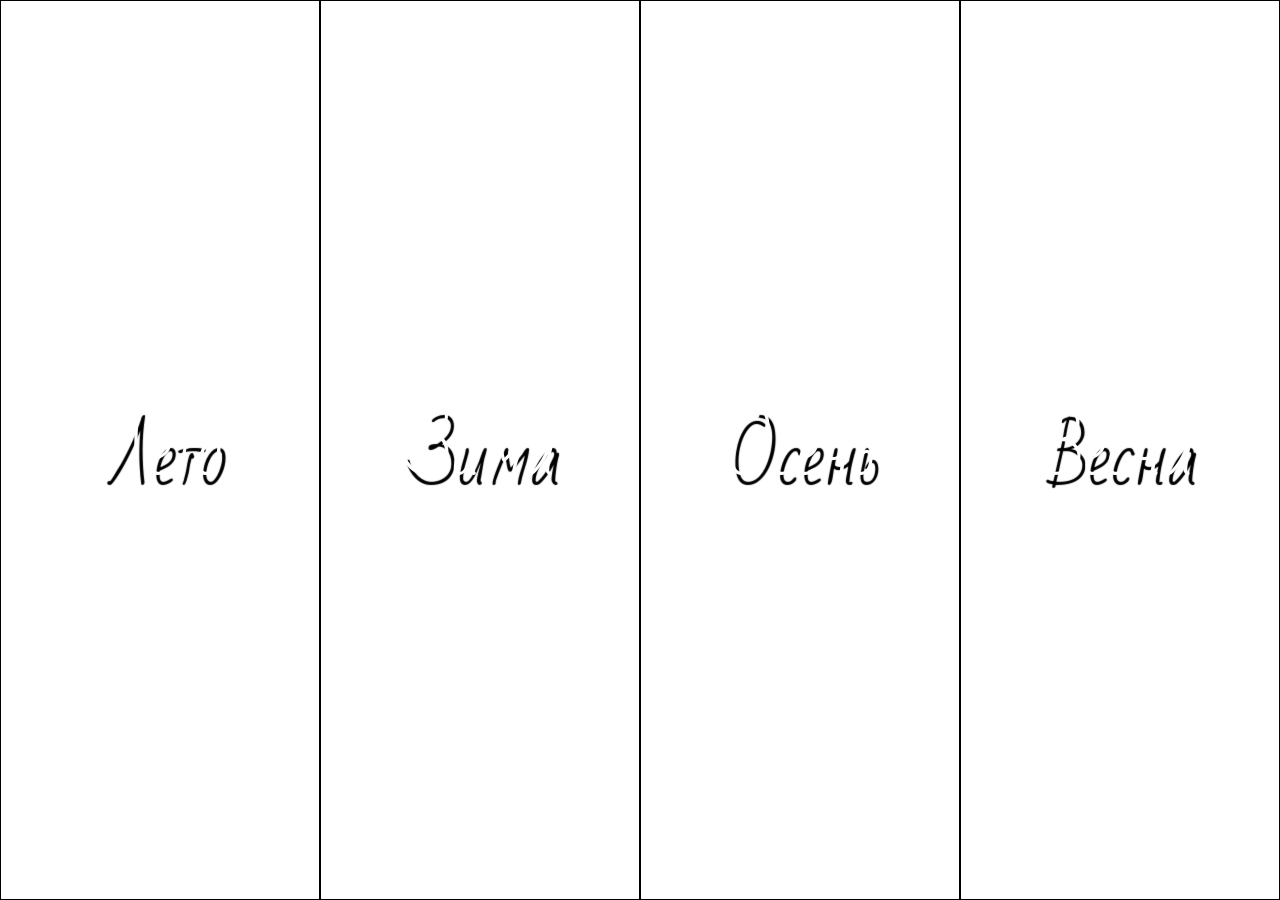
==== All Seasons Year site/index.html @ 1464c711 "add site" ====
<!DOCTYPE html>
<html lang="en">
<head>
    <meta charset="UTF-8">
    <meta name="viewport" content="width=device-width, initial-scale=1.0">
    <title>All Seasons Year</title>
    <link rel="stylesheet" href="css/defaultStyle.css">
    <link rel="stylesheet" href="css/style.css">
    <link rel="shortcut icon" href="img/favicon.ico">
    <link href="https://fonts.googleapis.com/css2?family=Bad+Script&display=swap" rel="stylesheet">
</head>
<body>
    <div class="slider">
        <div class="item item-1"><span>
            <a class="link-summer" href="https://vladimirsaenko.github.io/Portfolio-2/sites/site-2/Summer%20its%20cool/index.html">Лето</a></span></div>
        <div class="item item-2"><span>
            <a class="link-winter" href="https://vladimirsaenko.github.io/Portfolio-2/sites/site-20/Winter%20Its%20Cool/index.html">Зима</a>
        </span></div>
        <div class="item item-3"><span>
            <a class="link-autumn" href="https://vladimirsaenko.github.io/Portfolio-2/sites/site-22/Autumn%20Its%20Cool/index.html">Осень</a>
        </span></div>
        <div class="item item-4"><span>
            <a class="link-spring" href="https://vladimirsaenko.github.io/Portfolio-2/sites/site-21/Spring%20Its%20Cool/index.html">Весна</a>
        </span></div>
    </div>
</body>
</html>
---- All Seasons Year site/css/defaultStyle.css ----
* {
  box-sizing: border-box;
}

body{
  margin: 0;
  font-family: 'Bad Script', sans-serif;
}

@media (max-width: 640px){
  .slider{
    height: 100vh;
    flex-direction: column;
  }
  .item{
    width: 100%;
    user-select: none;
    cursor: none;
  }
  .item:hover{
    flex-grow: 30%;
  }
}
---- All Seasons Year site/css/style.css ----
* {
    user-select: none;
    outline: none;
}


.slider {
    display: flex;
    justify-content: center;

}

.item {
    user-select: none;
    border: 1px solid black;
    /* cursor: default; */
    cursor: pointer;
    height: 100vh;
    display: flex;
    flex-basis: 25%;
    justify-content: center;
    align-items: center;
    background-color: #aeaeae;
    transition: all 2s;
}

.item:hover {
    flex-basis: 70%;
}


span {
    color: white;
    font-size: 70px;
    text-shadow: 5.5px 10px 1px black;
}

a {
    text-decoration: none;
    color: inherit;
    font-family: inherit;
}

.item:hover span {
    font-size: 100px;
    transition: 0.5s;
}

.item-1 {
    background: url(/img/Summer.jpg) center;
    background-size: cover;
}
.item-2 {
    background: url(/img/Winter.jpg) center;
    background-size: cover;
}

.item-3 {
    background: url(/img/Autumn.jpg) center;
    background-size: cover;
}

.item-4 {
    background: url(/img/Spring.jpg) center;
    background-size: cover;
}

.link-summer {
    transition: 0.5s;
    color: inherit;
}

.link-summer:hover {
    transition: 0.5s;
    color: greenyellow;
}

.link-winter {
    transition: 0.5s;
    color: inherit;
}

.link-winter:hover {
    color: rgb(22, 22, 235);
    transition: 0.5s;
}

.link-autumn {
    transition: 0.5s;
    color: inherit;
}

.link-autumn:hover {
    color: orange;
    transition: 0.5s;
}

.link-spring {
    transition: 0.5s;
    color: inherit;
}

.link-spring:hover {
    color: pink;
    transition: 0.5s;
}
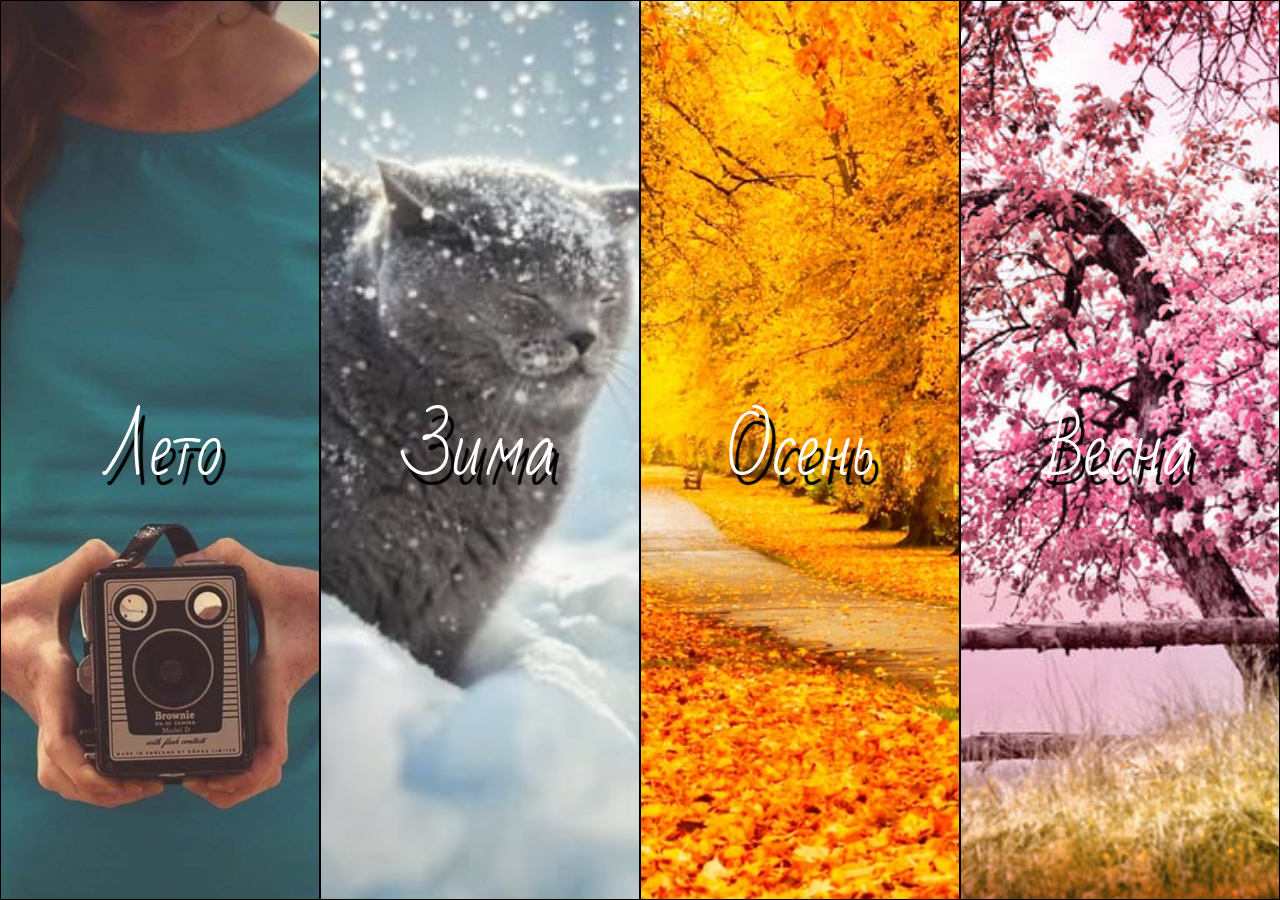
==== commit baae0b68: "add icon favicon" ====
--- a/All Seasons Year site/index.html
+++ b/All Seasons Year site/index.html
@@ -6,7 +6,7 @@
     <title>All Seasons Year</title>
     <link rel="stylesheet" href="css/defaultStyle.css">
     <link rel="stylesheet" href="css/style.css">
-    <link rel="shortcut icon" href="img/favicon.ico">
+    <link rel="shortcut icon" href="favicon.ico">
     <link href="https://fonts.googleapis.com/css2?family=Bad+Script&display=swap" rel="stylesheet">
 </head>
 <body>
--- a/All Seasons Year site/css/style.css
+++ b/All Seasons Year site/css/style.css
@@ -48,21 +48,21 @@
 }
 
 .item-1 {
-    background: url(/img/Summer.jpg) center;
+    background: url(../img/Summer.jpg) center;
     background-size: cover;
 }
 .item-2 {
-    background: url(/img/Winter.jpg) center;
+    background: url(../img/Winter.jpg) center;
     background-size: cover;
 }
 
 .item-3 {
-    background: url(/img/Autumn.jpg) center;
+    background: url(../img/Autumn.jpg) center;
     background-size: cover;
 }
 
 .item-4 {
-    background: url(/img/Spring.jpg) center;
+    background: url(../img/Spring.jpg) center;
     background-size: cover;
 }
 
